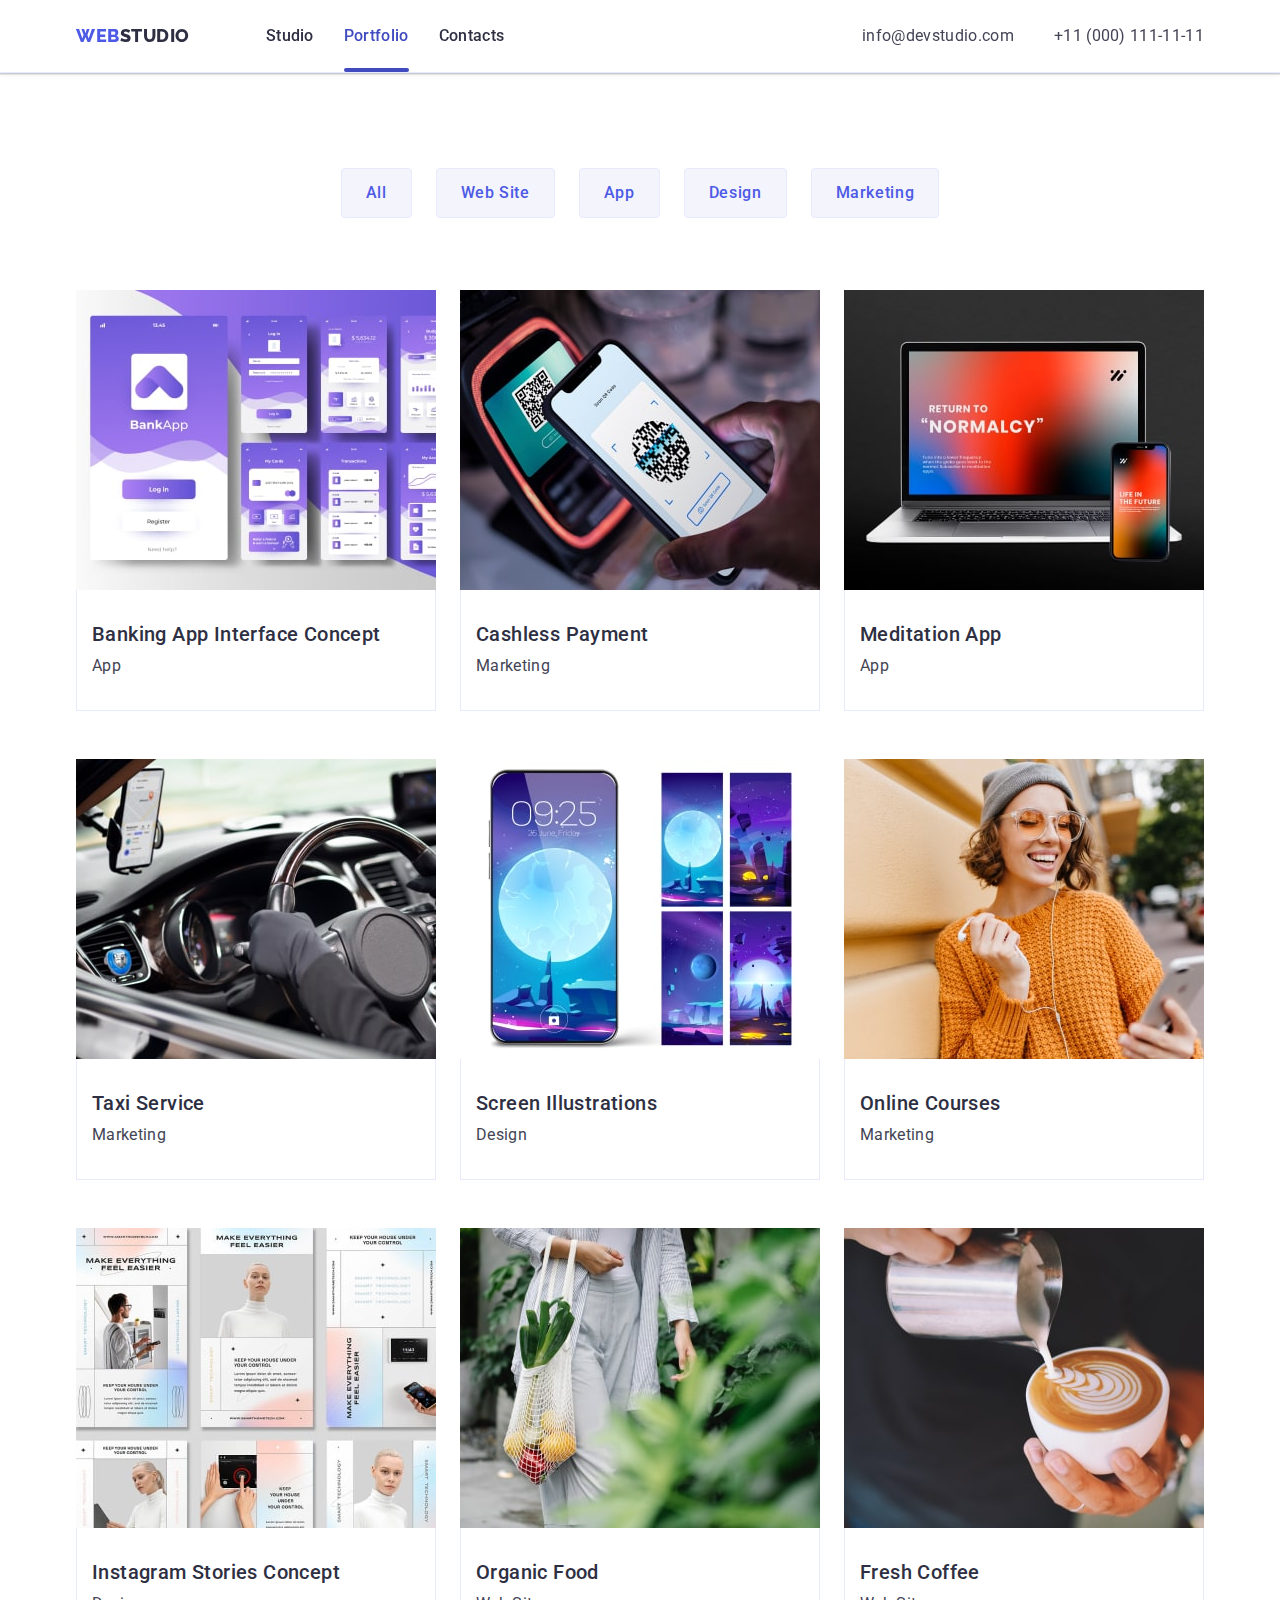
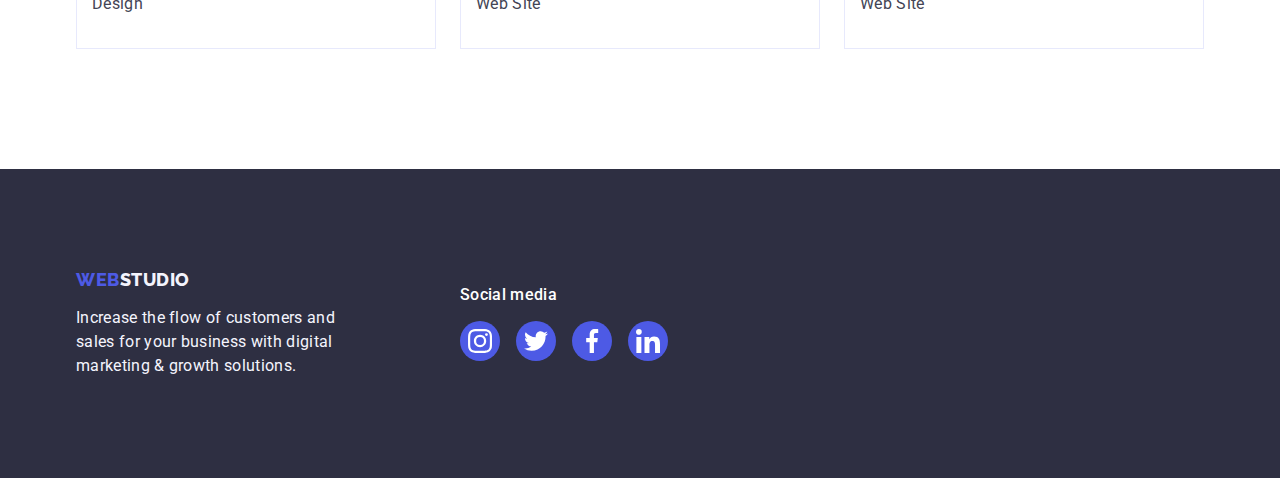
==== portfolio.html @ ff9f3acf "Initial commit" ====
<!DOCTYPE html>
<html lang="en">
  <head>
    <meta charset="UTF-8" />
    <meta http-equiv="X-UA-Compatible" content="IE=edge" />
    <meta name="viewport" content="width=device-width, initial-scale=1.0" />
    <title>Portfolio</title>
    <link rel="preconnect" href="https://fonts.googleapis.com" />
    <link rel="preconnect" href="https://fonts.gstatic.com" crossorigin />
    <link href="https://unpkg.com/aos@2.3.1/dist/aos.css" rel="stylesheet">

    <link
      href="https://fonts.googleapis.com/css2?family=Raleway:wght@800&family=Roboto:wght@400;500;700;900&display=swap"
      rel="stylesheet"
    />
    <link
      rel="stylesheet"
      href="https://cdnjs.cloudflare.com/ajax/libs/modern-normalize/1.1.0/modern-normalize.min.css"
    />
      <link
    rel="stylesheet"
    href="https://cdnjs.cloudflare.com/ajax/libs/animate.css/4.1.1/animate.min.css"
  />
    <link rel="stylesheet" href="./css/styles.css" />
  </head>
  <body>
    <!-- Header -->
    <header class="header">
      <div class="container header-container">
        <nav class="header-nav">
          <a href="./index.html" class="logo-color link"
            >Web<span class="logo"> Studio</span></a
          >

          <ul class="header-list list">
            <li class="header-list-item">
              <a href="./index.html" class="header-link link"
                >Studio</a
              >
            </li>

            <li class="header-list-item">
              <a href="./portfolio.html" class="header-link link"><span class="current">Portfolio</span></a>
            </li>

            <li class="header-list-item">
              <a href="" class="header-link link">Contacts</a>
            </li>
          </ul>
        </nav>
        <address class="contacts-header">
          <ul class="contacts-list list">
            <li>
              <a href="mailto:info@devstudio.com" class="contacts-link link"
                >info@devstudio.com</a
              >
            </li>
            <li>
              <a href="tel:+110001111111" class="contacts-link link"
                >+11 (000) 111-11-11</a
              >
            </li>
          </ul>
        </address>
      </div>
    </header>
    <!-- Main -->
    <main>
      <section class="portfolio-section">
        <!-- Navigation -->
        <div class="container">
          <h1 class="visually-hidden">What we do</h1>
          <ul class="portfolio-nav list">
            <li>
              <button type="button" class="button-portfolio">All</button>
            </li>
            <li>
              <button type="button" class="button-portfolio">Web Site</button>
            </li>
            <li><button type="button" class="button-portfolio">App</button></li>
            <li>
              <button type="button" class="button-portfolio">Design</button>
            </li>
            <li>
              <button type="button" class="button-portfolio">Marketing</button>
            </li>
          </ul>

          <!-- Our work -->
          <div class="our-work-container">
            <ul class="work-portfolio list">
          
              <li class="work-portfolio-list">
                <a href="" class="work-portfolio-link link"
                  > <div class="portfolio-img-backgroun"><img
                    src="./images/banking-app.jpg"
                    class="work-portfolio-img"
                    width="360"
                    alt="banking-app"
                  />
                  <p class="portfolio-bcg-text"> 14 Stylish and User-Friendly App Design Concepts · Task Manager App · Calorie Tracker App · Exotic Fruit Ecommerce App · Cloud Storage App</p>
                  </div>
                  <h2 class="title">Banking App Interface Concept</h2>
                  <p class="text">App</p></a
                >
              </li>

             
              <li class="work-portfolio-list">
                <a href="" class="work-portfolio-link link">
                  <div class="portfolio-img-backgroun">
                  <img
                    src="./images/cachless-payment.jpg"
                    class="work-portfolio-img"
                    width="360"
                    alt="cachless-payment"
                  />
                  <p class="portfolio-bcg-text"> 14 Stylish and User-Friendly App Design Concepts · Task Manager App · Calorie Tracker App · Exotic Fruit Ecommerce App · Cloud Storage App</p>
                </div>
                  <h2 class="title">Cashless Payment</h2>
                  <p class="text">Marketing</p></a
                >
              </li>

          
              <li class="work-portfolio-list">
                <a href="" class="work-portfolio-link link"
                  >
                  <div class="portfolio-img-backgroun">
                  <img
                    src="./images/meditation-app.jpg"
                    class="work-portfolio-img"
                    width="360"
                    alt="meditation-app"
                  />
                  <p class="portfolio-bcg-text"> 14 Stylish and User-Friendly App Design Concepts · Task Manager App · Calorie Tracker App · Exotic Fruit Ecommerce App · Cloud Storage App</p>
                </div>
                  <h2 class="title">Meditation App</h2>
                  <p class="text">App</p></a
                >
              </li>

              
              <li class="work-portfolio-list">
                <a href="" class="work-portfolio-link link"
                  >
                  <div class="portfolio-img-backgroun">
                  <img
                    src="./images/taxi-service.jpg"
                    class="work-portfolio-img"
                    width="360"
                    alt="taxi-service"
                  />
                <p class="portfolio-bcg-text"> 14 Stylish and User-Friendly App Design Concepts · Task Manager App · Calorie Tracker App · Exotic Fruit Ecommerce App · Cloud Storage App</p>
              </div>
                  <h2 class="title">Taxi Service</h2>
                  <p class="text">Marketing</p></a
                >
              </li>

              <li class="work-portfolio-list">
                <a href="" class="work-portfolio-link link">
                  <div class="portfolio-img-backgroun">
                  <img
                    src="./images/screen-ilustration.jpg"
                    class="work-portfolio-img"
                    width="360"
                    alt="screen-ilustration"
                  />
                  <p class="portfolio-bcg-text"> 14 Stylish and User-Friendly App Design Concepts · Task Manager App · Calorie Tracker App · Exotic Fruit Ecommerce App · Cloud Storage App</p>
                </div>
                  <h2 class="title">Screen Illustrations</h2>
                  <p class="text">Design</p></a
                >
              </li>

             
              <li class="work-portfolio-list">
                <a href="" class="work-portfolio-link link">
                  <div class="portfolio-img-backgroun">
                  <img
                    src="./images/online-courses.jpg"
                    class="work-portfolio-img"
                    width="360"
                    alt="online-courses"
                  />
                <p class="portfolio-bcg-text"> 14 Stylish and User-Friendly App Design Concepts · Task Manager App · Calorie Tracker App · Exotic Fruit Ecommerce App · Cloud Storage App</p>
              </div>
                  <h2 class="title">Online Courses</h2>
                  <p class="text">Marketing</p></a
                >
              </li>

              
              <li class="work-portfolio-list">
                <a href="" class="work-portfolio-link link">
                  <div class="portfolio-img-backgroun">
                  <img
                    src="./images/inst-stories.jpg"
                    class="work-portfolio-img"
                    width="360"
                    alt="inst-stories"
                  />
                <p class="portfolio-bcg-text"> 14 Stylish and User-Friendly App Design Concepts · Task Manager App · Calorie Tracker App · Exotic Fruit Ecommerce App · Cloud Storage App</p>
              </div>
                  <h2 class="title">Instagram Stories Concept</h2>
                  <p class="text">Design</p></a
                >
              </li>

             
              <li class="work-portfolio-list">
                <a href="" class="work-portfolio-link link">
                  <div class="portfolio-img-backgroun">
                  <img
                    src="./images/organic-food.jpg"
                    class="work-portfolio-img"
                    width="360"
                    alt="organic-food"
                  />
                <p class="portfolio-bcg-text"> 14 Stylish and User-Friendly App Design Concepts · Task Manager App · Calorie Tracker App · Exotic Fruit Ecommerce App · Cloud Storage App</p>
              </div>
                  <h2 class="title">Organic Food</h2>
                  <p class="text">Web Site</p></a
                >
              </li>
              
              <li class="work-portfolio-list">
                <a href="" class="work-portfolio-link link">
                  <div class="portfolio-img-backgroun">
                  <img
                    src="./images/fresh-coffe.jpg"
                    class="work-portfolio-img"
                    width="360"
                    alt="fresh-coffe"
                  />
                  <p class="portfolio-bcg-text"> 14 Stylish and User-Friendly App Design Concepts · Task Manager App · Calorie Tracker App · Exotic Fruit Ecommerce App · Cloud Storage App</p>
                  </div>
                  <h2 class="title">Fresh Coffee</h2>
                  <p class="text">Web Site</p></a
                >
              </li>
         </div>
            </ul>
          </div>
        </div>
      </section>
    </main>
    <!-- Footer -->
    <footer class="footer">
      <div class="container footer-container">
        <div class="footer-logo-text">
          <a href="./index.html" class="logo-color link">
            Web<span class="logo">Studio</span></a
          >
          <p class="text-footer">
            Increase the flow of customers and sales for your business with
            digital marketing & growth solutions.
          </p>
        </div>
        <div class="link-container">
          <p class="second-text-footer">Social media</p>
          <ul class="footer-list list">
            <li class="footer-item">
              <a href="" class="footer-link link">
                <svg class="footer-soc-link" width="24" height="24">
                  <use href="./images/icons.svg#icon-instagram-2"></use>
                </svg>
              </a>
            </li>
            <li class="footer-item">
              <a href="" class="footer-link link">
                <svg class="footer-soc-link" width="24" height="24">
                  <use href="./images/icons.svg#icon-twitter-1"></use>
                </svg>
              </a>
            </li>
            <li class="footer-item">
              <a href="" class="footer-link link">
                <svg class="footer-soc-link" width="24" height="24">
                  <use href="./images/icons.svg#icon-facebook-1"></use>
                </svg>
              </a>
            </li>
            <li class="footer-item">
              <a href="" class="footer-link link">
                <svg class="footer-soc-link" width="24" height="24">
                  <use href="./images/icons.svg#icon-linkedin-1"></use>
                </svg>
              </a>
            </li>
          </ul>
        </div>
      </div>
    </footer>
     <script src="./js/modal.js"></script>
    <script src="https://unpkg.com/aos@2.3.1/dist/aos.js"></script>
    <script>
  AOS.init();
</script>
  </body>
</html>
---- css/styles.css ----
:root {
  --title-text-color: #2e2f42;
  --paragraf-text-color: #434455;
  --accent-color: #404bbf;
  --background-color: #ffffff;
  --second-background-color: #f4f4fd;
  --thirst-backgroun-color: #2e2f42;
  --logo-color: #4d5ae5;
  --button-bcg-portfolio: #e7e9fc;
  --button-portfolio-color: #4d5ae5;
  --button-bcgportfolio-focus: #404bbf;
  --button-portfolio-focus: #ffffff;
  --logo-footer: #f4f4fd;
  --icon-color: #f4f4fd;
}
p,
h1,
h2,
h3,
h4,
h5,
h6 {
  margin: 0;
}
ul {
  margin: 0;
  padding-left: 0;
}
button {
  cursor: pointer;
}
address {
  font-style: normal;
}
img {
  display: block;
}

body {
  font-family: "Roboto", sans-serif;
  color: var(--paragraf-text-color);
  background-color: #ffffff;
  padding-top: 72px;
}
textarea {
  resize: none;
}
.visually-hidden {
  position: absolute;
  width: 1px;
  height: 1px;
  margin: -1px;
  border: 0;
  padding: 0;

  white-space: nowrap;
  clip-path: inset(100%);
  clip: rect(0 0 0 0);
  overflow: hidden;
}

.list {
  list-style: none;
}
.link {
  text-decoration: none;
}
.section {
  padding-top: 120px;
  padding-bottom: 120px;
}
.container {
  max-width: 1158px;
  padding: 0 15px;
  margin: 0 auto;
}

/** ---------INDEX.HTML--------- */
/** header */
.header {
  padding-top: 24px;
  padding-bottom: 24px;
  border-bottom: 1px solid #e7e9fc;
  position: fixed;
  width: 100%;
  background-color: var(--background-color);
  z-index: 1;
  top: 0;
  transition: box-shadow 250ms linear;
}
.header:hover {
  box-shadow: 0px 2px 1px rgba(46, 47, 66, 0.08),
    0px 1px 1px rgba(46, 47, 66, 0.16), 0px 1px 6px rgba(46, 47, 66, 0.08);
}
.header-container {
  display: flex;
  align-items: center;
  position: relative;
}
.header-nav {
  display: flex;
  align-items: center;
  margin-right: auto;
}
.header-list {
  display: flex;
  gap: 30px;
}
.header-list-item {
}
.header .logo-color {
  color: #4d5ae5;
  font-family: "Raleway", sans-serif;
  font-weight: 800;
  font-size: 18px;
  line-height: 1.17;
  letter-spacing: 0.03em;
  display: flex;
  align-items: center;
  text-transform: uppercase;
  margin-right: 76px;
}
.header .logo {
  color: var(--title-text-color);
  font-family: "Raleway", sans-serif;
  font-weight: 800;
  font-size: 18px;
  line-height: 1.17;
  letter-spacing: 0.03em;
  display: flex;
  align-items: center;
  text-transform: uppercase;
}

/** Page nav */

.current {
  color: var(--accent-color);
  position: relative;
}
.current::after {
  content: "";
  width: 100%;
  height: 4px;
  background-color: #404bbf;
  border-radius: 2px;
  display: block;
  position: absolute;
  top: 42px;
}
.header-link {
  font-style: normal;
  font-weight: 500;
  font-size: 16px;
  line-height: 1.5;
  letter-spacing: 0.02em;
  color: var(--title-text-color);
  padding-top: 24px;
  padding-bottom: 24px;
  transition: color 250ms linear;
  transition-timing-function: cubic-bezier(0.4, 0, 0.2, 1);
}

.header-link:hover,
.header-link:focus {
  color: var(--accent-color);
}

/** Contacts */
.contacts-header {
  font-style: normal;
}
.contacts-list {
  display: flex;
  gap: 40px;
}

.contacts-link {
  color: #434455;
  font-size: 16px;
  line-height: 1.5;
  letter-spacing: 0.02em;
  padding-top: 24px;
  padding-bottom: 24px;
  transition: color 250ms linear;
  transition-timing-function: cubic-bezier(0.4, 0, 0.2, 1);
}
.contacts-link:hover,
.contacts-link:focus {
  color: var(--accent-color);
}

/** hero section */
.hero-section {
  height: 600px;
  min-width: 1440px;
  background-color: var(--thirst-backgroun-color);
  background-image: linear-gradient(
      rgba(46, 47, 66, 0.7),
      rgba(46, 47, 66, 0.7)
    ),
    url("../images/people-office.jpg");
  background-size: cover;
  background-repeat: no-repeat;
  background-position: center;

  padding-top: 188px;
  padding-bottom: 188px;
  text-align: center;
}
.hero-title {
  color: #ffffff;
  font-size: 56px;
  line-height: 1.07;
  letter-spacing: 0.02em;
  margin: 0 auto;
  margin-bottom: 48px;
  width: 496px;
}

.button-hero {
  background-color: #4d5ae5;
  color: #ffffff;
  min-width: 169px;
  height: 56px;
  left: 596px;
  top: 404px;
  font-family: inherit;
  font-weight: 500;
  font-size: 16px;
  line-height: 1.5;
  letter-spacing: 0.04em;
  cursor: pointer;
  box-shadow: 0px 4px 4px rgba(0, 0, 0, 0.15);
  border-radius: 4px;
  border: none;
  transition: background-color 250ms linear, color 250ms linear,
    box-shadow 250ms linear;
  transition-timing-function: cubic-bezier(0.4, 0, 0.2, 1);
}
.button-hero:hover,
.button-hero:focus {
  background-color: var(--accent-color);
}
.hero-backdrop {
  position: fixed;
  top: 0;
  left: 0;
  width: 100%;
  height: 100%;
  background-color: rgba(46, 47, 66, 0.4);
  z-index: 1;
  transition: opacity 250ms linear, visibility 250ms linear;
  transition-timing-function: cubic-bezier(0.4, 0, 0.2, 1);
}
.hero-backdrop.is-hidden {
  opacity: 0;
  pointer-events: none;
  visibility: hidden;
}
.hero-backdrop.is-hidden .hero-modal {
  transform: translate(-50%, -50%) scale(0);
}
.hero-modal {
  background: #fcfcfc;
  box-shadow: 0px 1px 1px rgba(0, 0, 0, 0.14), 0px 1px 3px rgba(0, 0, 0, 0.12),
    0px 2px 1px rgba(0, 0, 0, 0.2);
  border-radius: 4px;
  width: 408px;
  height: 584px;
  position: absolute;
  top: 50%;
  left: 50%;
  transform: translate(-50%, -50%) scale(1) rotate(360deg);
  transition: transform 250ms linear;
  transition-timing-function: cubic-bezier(0.4, 0, 0.2, 1);
  text-align: center;
  padding: 24px 24px;
}
.modal-button-position {
  display: flex;
  justify-content: right;
  margin-bottom: 24px;
}
.modal-button {
  border-radius: 50%;
  background-color: #e7e9fc;
  border: 1px solid rgba(0, 0, 0, 0.1);

  width: 24px;
  height: 24px;
  display: flex;
  justify-content: center;
  align-items: center;
  box-sizing: border-box;
  transition: background-color 250ms linear, fill 250ms linear;
  transition-timing-function: cubic-bezier(0.4, 0, 0.2, 1);
}
.modal-button:hover,
.modal-button:focus {
  background-color: var(--accent-color);
  fill: white;
}
.modal-title {
  font-weight: 500;
  font-size: 16px;
  line-height: 1.5;

  letter-spacing: 0.02em;

  color: var(--title-text-color);
  margin-bottom: 16px;
}
.form {
  width: 360px;
}
.form-container {
  margin-bottom: 8px;
}
.form-label {
  display: flex;
  margin-bottom: 4px;

  font-size: 12px;
  line-height: 1.17;

  letter-spacing: 0.04em;

  color: #8e8f99;
}
.form-input {
  width: 360px;
  height: 40px;

  border: 1px solid rgba(46, 47, 66, 0.4);
  border-radius: 4px;
  color: #2e2f42;
  outline: transparent;
  padding: 8px 38px;
}
.form-input:is(:focus) {
  border: 1px solid #4d5ae5;
}
.icon-input-container {
  position: relative;
}
.form-icon {
  position: absolute;
  display: flex;
  align-items: center;
  top: 50%;
  left: 16px;
  transform: translateY(-50%);
}
.form-input:is(:focus) + .form-icon {
  fill: var(--accent-color);
}

.textarea-label {
  display: flex;
  margin-bottom: 4px;

  font-size: 12px;
  line-height: 1.17;
  letter-spacing: 0.04em;
  color: #8e8f99;
}
.teaxarea-input {
  width: 100%;
  border: 1px solid rgba(46, 47, 66, 0.4);
  border-radius: 4px;
  height: 120px;
  padding: 8px 16px;
  margin-bottom: 16px;
  color: #2e2f42;
  outline: transparent;
  resize: none;
}
.teaxarea-input:focus {
  border: 1px solid #4d5ae5;
}

.teaxarea-input::placeholder {
  font-size: 12px;
  line-height: 1.17;

  letter-spacing: 0.04em;
  color: rgba(46, 47, 66, 0.4);
}

.privacy-chekbox {
  height: 16px;
  width: 16px;
}
.checkbox-container {
  display: flex;
  align-items: center;
  margin-bottom: 24px;
}
.checkbox-label {
  font-size: 12px;
  line-height: 1.17;
  display: flex;
  letter-spacing: 0.04em;
  align-items: center;
  color: #8e8f99;
}
.checkbox-label span {
  border: 1px solid rgba(46, 47, 66, 0.4);
  border-radius: 2px;

  margin-right: 8px;
  width: 16px;
  height: 16px;
  display: flex;
  align-items: center;
  justify-content: center;
  fill: transparent;
  transition: background-color linear 250ms, fill linear 250ms,
    border linear 250ms, border-color linear 250ms;
  transition-timing-function: cubic-bezier(0.4, 0, 0.2, 1);
}
.privacy-policy {
  color: #4d5ae5;

  font-size: 12px;
  line-height: 1.33;

  letter-spacing: 0.04em;
  margin-left: 4px;
  transition: color linear 250ms;
  transition-timing-function: cubic-bezier(0.4, 0, 0.2, 1);
}
.privacy-policy:is(:hover, :focus) {
  color: var(--accent-color);
}

.privacy-chekbox:checked + .checkbox-label span {
  background-color: var(--accent-color);
  fill: #f4f4fd;
  border: none;
}
.privacy-chekbox:focus + .checkbox-label span {
  border-color: #4d5ae5;
}

.form-hero-button {
  min-width: 169px;
  height: 56px;
  background: #4d5ae5;
  box-shadow: 0px 4px 4px rgba(0, 0, 0, 0.15);
  border-radius: 4px;
  font-weight: 500;
  font-size: 16px;
  line-height: 1.5;
  letter-spacing: 0.04em;
  color: #ffffff;
  border: none;
  transition: background-color 250ms linear, color 250ms linear,
    box-shadow 250ms linear;
  transition-timing-function: cubic-bezier(0.4, 0, 0.2, 1);
  display: inline-block;
  padding: 16px 32px;
}
.form-hero-button:is(:hover, :focus) {
  background-color: var(--accent-color);
}

/** second section */
.second-icon-container {
  background-color: #f4f4fd;
  border-radius: 4px;
  width: 264px;
  height: 112px;
  margin-bottom: 8px;
  display: flex;
  align-items: center;
  justify-content: center;
}
.second-section-icon {
}
.second-section .title {
  color: var(--title-text-color);
  font-weight: 500;
  font-size: 20px;
  line-height: 1.2;
  letter-spacing: 0.02em;
  margin-bottom: 8px;
}

.second-section .text {
  font-size: 16px;
  line-height: 1.5;
  letter-spacing: 0.02em;
  width: 264px;
}
.second-section-list {
  display: flex;
  gap: 24px;
}
/** third section */
.third-section {
  padding-top: 0px;
  padding-bottom: 120px;
}
.third-section .title {
  color: var(--title-text-color);
  font-size: 36px;
  line-height: 1.11;
  text-align: center;
  text-transform: capitalize;
  letter-spacing: 0.02em;
  margin-bottom: 72px;
}
.third-section-list {
  display: flex;
  gap: 24px;
}
.third-section-img {
  width: calc((100% - 48px) / 3);
}

/** fourth section */
.fourth-section {
  background-color: #f4f4fd;
}
.fourth-section-item {
  background-color: #ffffff;
  padding-bottom: 32px;
  width: calc((100% - 72px) / 4);
  box-shadow: 0px 1px 6px rgba(46, 47, 66, 0.08),
    0px 1px 1px rgba(46, 47, 66, 0.16), 0px 2px 1px rgba(46, 47, 66, 0.08);
  border-radius: 0px 0px 4px 4px;

  border-radius: 0px 0px 4px 4px;
}
.fourth-section-img {
  margin-bottom: 32px;
}
.title-team {
  color: var(--title-text-color);
  font-size: 36px;
  line-height: 1.11;
  letter-spacing: 0.02em;
  text-align: center;
  text-transform: capitalize;
  margin-bottom: 72px;
}
.fourth-section .title {
  color: var(--title-text-color);
  font-weight: 500;
  font-size: 20px;
  line-height: 1.2;
  letter-spacing: 0.02em;
  text-align: center;
  margin-bottom: 8px;
}
.fourth-section .text {
  font-size: 16px;
  line-height: 1.5;
  letter-spacing: 0.02em;
  text-align: center;
  margin-bottom: 8px;
}
.fourth-section-list {
  display: flex;
  gap: 24px;
}

.our-team-list {
  display: flex;
  justify-content: center;
  gap: 24px;
}
.our-team-soc {
  width: 40px;
  height: 40px;
  cursor: pointer;
}
.team-soc-link {
  width: 100%;
  height: 100%;
  border-radius: 50%;
  background-color: #4d5ae5;
  display: flex;
  align-items: center;
  justify-content: center;
  transition: background-color 250ms linear, color 250ms linear,
    filter 250ms linear;
  transition-timing-function: cubic-bezier(0.4, 0, 0.2, 1);
}
.team-soc-icon {
  fill: var(--icon-color);
}
.team-soc-link:hover,
.team-soc-link:focus {
  background-color: var(--accent-color);
  filter: drop-shadow(0px 4px 4px rgba(0, 0, 0, 0.25));
}

/**Fifth section */
.fifth-section {
  display: flex;
  align-items: center;
  justify-content: center;
  text-align: center;
}
.customers-title {
  margin-bottom: 72px;
  font-size: 36px;
  line-height: 1.11;
  letter-spacing: 0.02em;
}
.costumers-list {
  display: flex;
  align-items: center;
  justify-content: center;
  gap: 24px;
}
.costumers-item {
  box-sizing: border-box;
  border: 1px solid #8e8f99;
  border-radius: 4px;
  width: 168px;
  height: 88px;
  display: flex;
  align-items: center;
  justify-content: center;
  transition: border-color 250ms linear;
  transition-timing-function: cubic-bezier(0.4, 0, 0.2, 1);
}
.costumers-item:hover,
.costumers-item:focus {
  border-color: var(--accent-color);
}
.costumers-link {
  padding: 16px 32px;
  transition: fill 250ms linear;
  width: 100%;
  height: 100%;
  transition-timing-function: cubic-bezier(0.4, 0, 0.2, 1);
}
.costumes-icon {
  fill: #8e8f99;
  transition: fill 250ms linear;
}

.costumers-link:hover > .costumes-icon,
.costumers-link:focus > .costumes-icon {
  fill: var(--accent-color);
}

/** Footer */
.footer {
  background-color: var(--thirst-backgroun-color);
  padding-top: 100px;
  padding-bottom: 100px;
}
.footer-container {
  display: flex;
  align-items: center;
}
.footer-logo-text {
  margin-right: 120px;
}
.link-container {
  margin-right: 80px;
}
.text-footer {
  color: #f4f4fd;
  font-size: 16px;
  line-height: 1.5;
  letter-spacing: 0.02em;
  width: 264px;
}

.footer .logo {
  color: var(--logo-footer);
  font-family: "Raleway", sans-serif;
  font-weight: 800;
  font-size: 18px;
  line-height: 1.17;
  letter-spacing: 0.03em;
  display: flex;
  align-items: center;
  text-transform: uppercase;
}
.footer .logo-color {
  color: var(--logo-color);
  font-family: "Raleway", sans-serif;
  font-style: normal;
  font-weight: 800;
  font-size: 18px;
  line-height: 1.17;
  letter-spacing: 0.03em;
  display: flex;
  align-items: center;
  text-transform: uppercase;
  margin-bottom: 16px;
}
.second-text-footer {
  margin-bottom: 16px;
  font-weight: 500;
  font-size: 16px;
  line-height: 1 5;
  letter-spacing: 0.02em;
  color: #ffffff;
}
.footer-list {
  display: flex;
  justify-content: center;
  gap: 16px;
}

.footer-item {
  width: 40px;
  height: 40px;
  cursor: pointer;
}

.footer-link {
  display: flex;
  justify-content: center;
  align-items: center;
  border-radius: 50%;
  padding: 8px;
  width: 100%;
  height: 100%;
  background-color: #4d5ae5;
  transition: background-color 250ms linear, filter 250ms linear;
  transition-timing-function: cubic-bezier(0.4, 0, 0.2, 1);
}
.footer-link:focus,
.footer-link:hover {
  filter: drop-shadow(0px 4px 4px rgba(0, 0, 0, 0.25));
  background-color: #31d0aa;
}

.footer-soc-link {
  fill: #ffffff;
}
/** Form footer */
.form-footer {
  width: 453px;
  height: 80px;

  padding-bottom: 0;
  margin-bottom: 0;
  display: flex;
}
.form-footer-container {
  margin-right: 24px;
}
.form-text {
  font-weight: 500;
  font-size: 16px;
  line-height: 1.5;

  letter-spacing: 0.04em;
  color: #ffffff;
  margin-bottom: 16px;
}
.input-footer {
  width: 264px;
  padding: 8px 16px;
  background-color: #2e2f42;
  border: 1px solid #ffffff;
  filter: drop-shadow(0px 4px 4px rgba(0, 0, 0, 0.15));
  border-radius: 4px;
  color: #ffffff;
  font-size: 12px;
  line-height: 2;
  letter-spacing: 0.04em;
  outline: transparent;
}
.input-footer::placeholder {
  font-size: 12px;
  line-height: 2;
  letter-spacing: 0.04em;
  color: #ffffff;
}

.button-footer-container {
  display: flex;
  align-items: flex-end;
}
.button-footer {
  background-color: #4d5ae5;
  border-radius: 4px;
  padding: 8px 24px;
  font-weight: 500;
  font-size: 16px;
  line-height: 1.5;
  font-family: inherit;
  letter-spacing: 0.04em;
  color: #ffffff;
  width: 165px;
  height: 40px;
  box-shadow: 0px 4px 4px rgba(0, 0, 0, 0.15);
  border-radius: 4px;
  border: none;
  transition: background-color 250ms linear, color 250ms linear,
    box-shadow 250ms linear;
  transition-timing-function: cubic-bezier(0.4, 0, 0.2, 1);
  display: flex;
  align-items: center;
  gap: 16px;
}
.button-footer:is(:hover, :focus) {
  background-color: var(--accent-color);
}

.form-icon-footer {
}

/** -----------PORTFOLIO---------- */
/** portfolio section */
.portfolio-section {
  padding-top: 96px;
  padding-bottom: 120px;
}
.portfolio-nav {
  margin-bottom: 72px;
  display: flex;
  justify-content: center;
  align-items: center;
  gap: 24px;
}
/**portfolio button  */
.button-portfolio {
  box-sizing: border-box;
  display: flex;
  flex-direction: row;
  justify-content: center;
  align-items: center;
  padding: 12px 24px;
  background-color: var(--logo-footer);
  color: var(--button-portfolio-color);
  font-family: inherit;
  font-weight: 500;
  font-size: 16px;
  line-height: 1.5;
  letter-spacing: 0.04em;
  cursor: pointer;
  border: 1px solid #e7e9fc;
  border-radius: 4px;

  flex: none;
  order: 1;
  flex-grow: 0;
  transition: background-color 250ms linear, color 250ms linear,
    box-shadow 250ms linear, border-color 250ms linear;
  transition-timing-function: cubic-bezier(0.4, 0, 0.2, 1);
}
.button-portfolio:hover,
.button-portfolio:focus {
  color: var(--button-portfolio-focus);
  background-color: var(--button-bcgportfolio-focus);
  box-shadow: 0px 3px 1px rgba(0, 0, 0, 0.1), 0px 2px 1px rgba(0, 0, 0, 0.08),
    0px 2px 2px rgba(0, 0, 0, 0.12);
  border-radius: 4px;
  border-color: #404bbf;
}

/* *Work portfolio */
.our-work-container {
  position: relative;
}

.work-portfolio {
  display: flex;
  align-items: center;
  gap: 48px 24px;
  flex-wrap: wrap;
  justify-content: center;
}

.work-portfolio-list {
  border: 1px solid #e7e9fc;
  width: calc((100% - 48px) / 3);
  display: flex;
  justify-content: center;
  border-top: none;
  transition: box-shadow 250ms linear;
  transition-timing-function: cubic-bezier(0.4, 0, 0.2, 1);
}
.work-portfolio-list:hover,
.work-portfolio-list:focus {
  box-shadow: 0px 1px 6px rgba(46, 47, 66, 0.08),
    0px 1px 1px rgba(46, 47, 66, 0.16), 0px 2px 1px rgba(46, 47, 66, 0.08);
}

.work-portfolio-link:is(:hover, :focus) .portfolio-bcg-text {
  transform: translateY(0%);
}

.work-portfolio .title {
  color: var(--title-text-color);
  font-weight: 500;
  font-size: 20px;
  line-height: 1.2;
  letter-spacing: 0.02em;
  margin-bottom: 8px;
  padding-left: 16px;
  padding-top: 32px;
}

.work-portfolio .text {
  color: var(--paragraf-text-color);
  font-size: 16px;
  line-height: 1.5;
  letter-spacing: 0.02em;
  padding-left: 16px;
  padding-bottom: 32px;
}
.work-portfolio-img {
}
.portfolio-img-backgroun {
  position: relative;
  overflow: hidden;
}
.portfolio-bcg-text {
  position: absolute;
  width: 100%;
  height: 100%;

  left: 0px;
  top: 0px;
  background-color: #4d5ae5;
  padding: 40px 32px 164px 32px;

  font-size: 16px;
  line-height: 1.5;
  letter-spacing: 0.02em;
  color: #f4f4fd;
  transform: translateY(100%);
  transition: transform 250ms linear;
  overflow: auto;
}
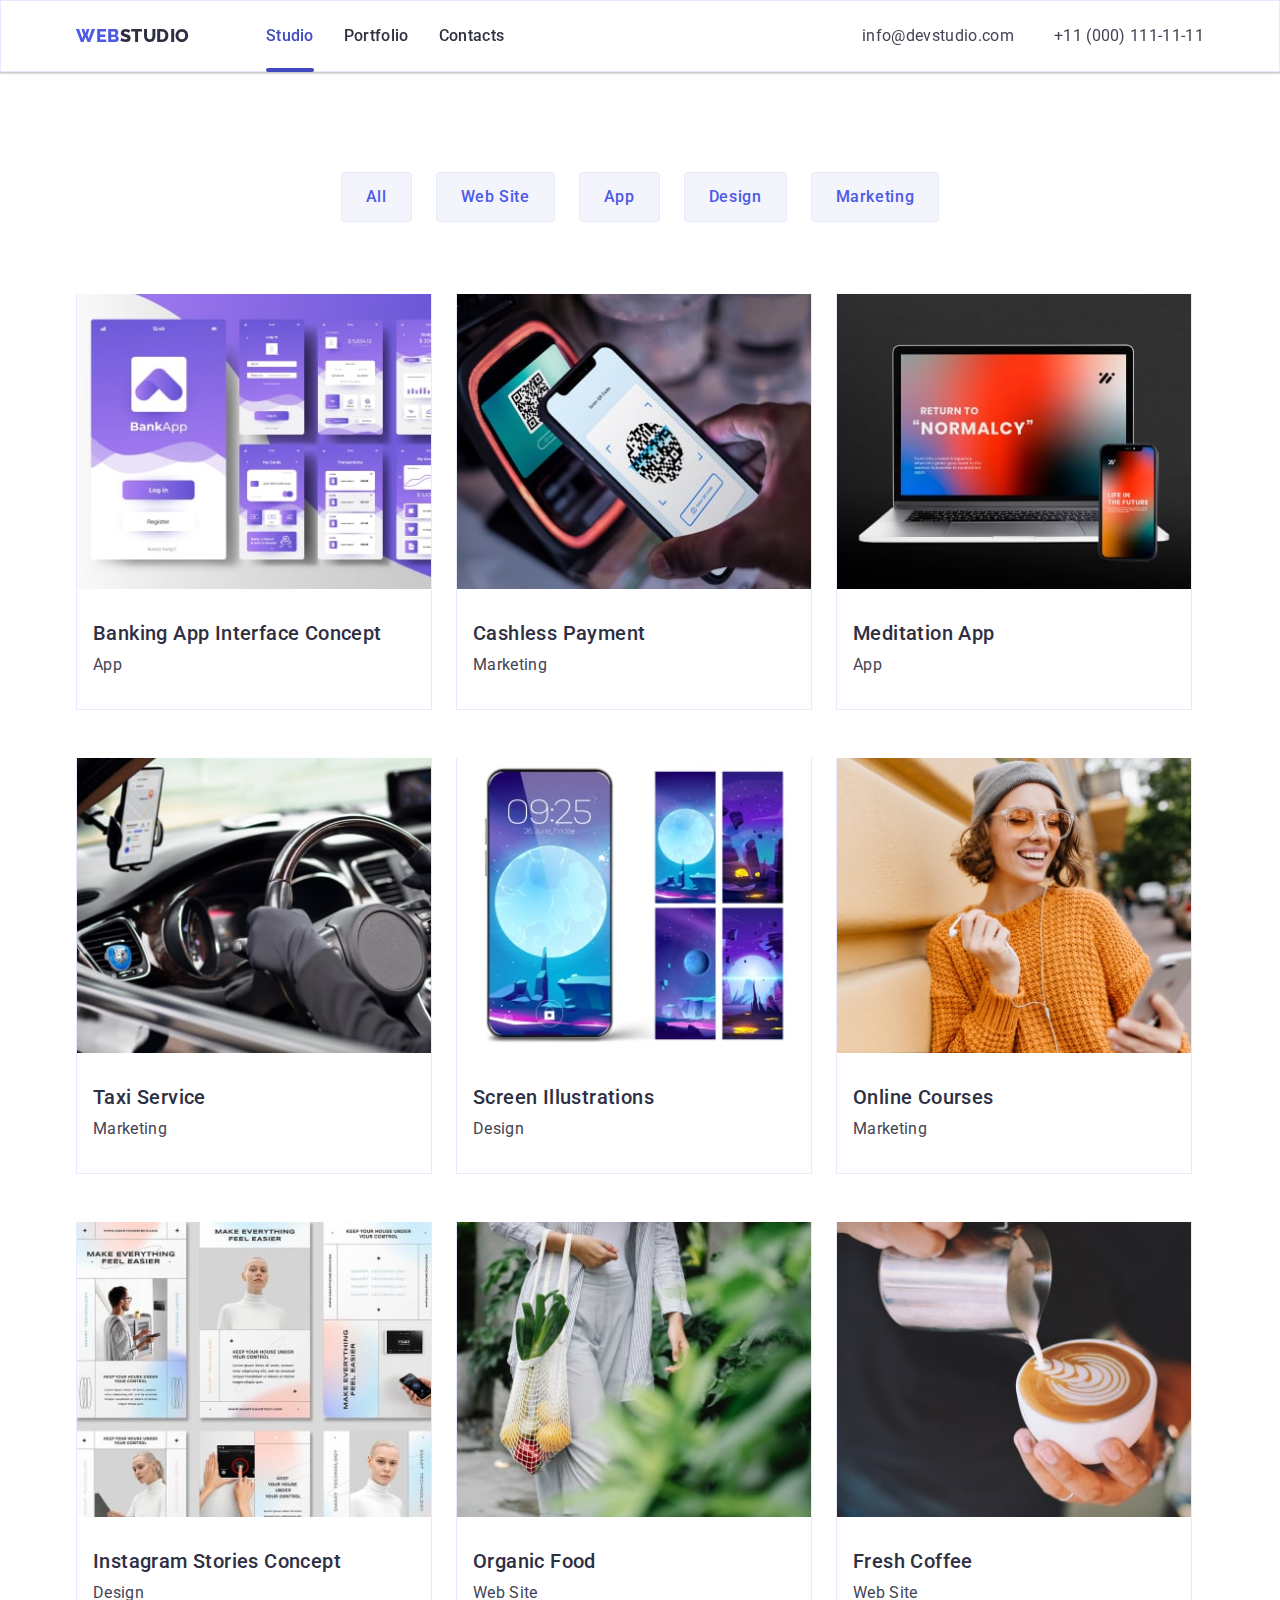
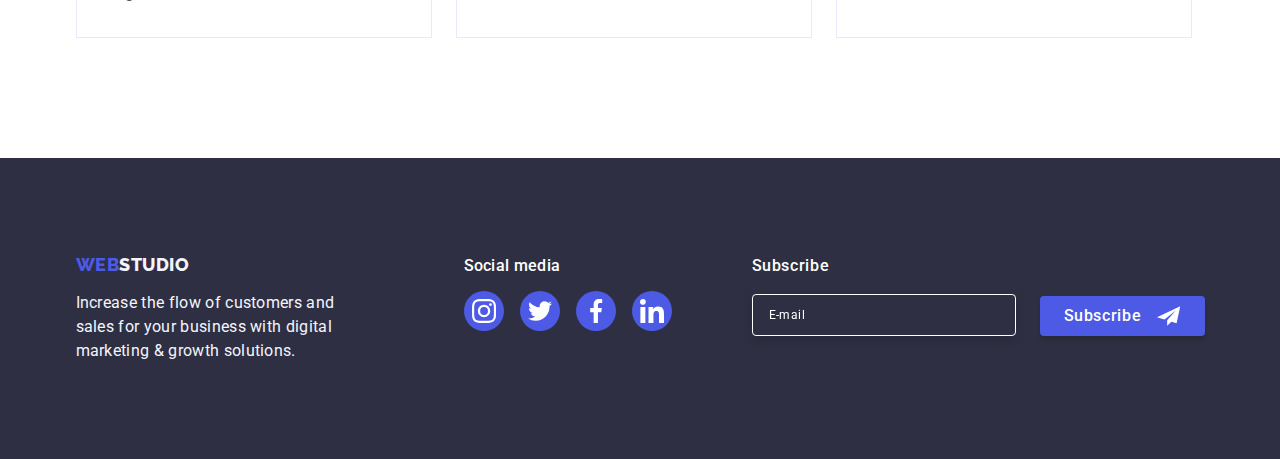
==== commit 184e850f: "upd" ====
--- a/portfolio.html
+++ b/portfolio.html
@@ -35,12 +35,12 @@
           <ul class="header-list list">
             <li class="header-list-item">
               <a href="./index.html" class="header-link link"
-                >Studio</a
+                ><span class="current">Studio</span></a
               >
             </li>
 
             <li class="header-list-item">
-              <a href="./portfolio.html" class="header-link link"><span class="current">Portfolio</span></a>
+              <a href="./portfolio.html" class="header-link link">Portfolio</a>
             </li>
 
             <li class="header-list-item">
@@ -62,6 +62,85 @@
             </li>
           </ul>
         </address>
+        <button type="button" data-menu-open class="menu-icon-container">
+          <svg class="header-menu-icon" width="32" height="32">
+            <use href="./images/icons.svg#icon-menu"></use>
+          </svg>
+        </button>
+      </div>
+      <!-- Modal Header -->
+
+      <div class="modal-header is-hidden" data-menu>
+        <div>
+          <button type="button" data-menu-close class="modal-button">
+            <svg class="backdrop-icon" width="8" height="8">
+              <use href="./images/icons.svg#icon-vector"></use>
+            </svg>
+          </button>
+
+          <nav class="header-nav-modal">
+            <ul class="header-list-modal list">
+              <li class="header-modal-item">
+                <a href="./index.html" class="header-link link">Studio</a>
+              </li>
+
+              <li class="header-modal-item">
+                <a href="./portfolio.html" class="header-link link"
+                  >Portfolio</a
+                >
+              </li>
+
+              <li class="header-modal-item">
+                <a href="" class="header-link link"
+                  ><span class="current">Contacts</span>
+                </a>
+              </li>
+            </ul>
+          </nav>
+        </div>
+
+        <div>
+          <address class="contacts-header-modal">
+            <ul class="contacts-list-modal list">
+              <li class="contacts-item">
+                <a href="tel:+110001111111" class="contacts-link link"
+                  >+11 (000) 111-11-11</a
+                >
+              </li>
+              <li class="contacts-item">
+                <a href="mailto:info@devstudio.com" class="contacts-link link"
+                  >info@devstudio.com</a
+                >
+              </li>
+            </ul>
+          </address>
+          <ul class="our-team-list list">
+            <li class="our-team-soc">
+              <a href="" class="team-soc-link link"
+                ><svg class="team-soc-icon" width="24" height="24">
+                  <use href="./images/icons.svg#icon-instagram-2"></use></svg
+              ></a>
+            </li>
+            <li class="our-team-soc">
+              <a href="" class="team-soc-link link"
+                ><svg class="team-soc-icon" width="24" height="24">
+                  <use href="./images/icons.svg#icon-twitter-1"></use></svg
+              ></a>
+            </li>
+            <li class="our-team-soc">
+              <a href="" class="team-soc-link link"
+                ><svg class="team-soc-icon" width="24" height="24">
+                  <use href="./images/icons.svg#icon-facebook-1"></use></svg
+              ></a>
+            </li>
+            <li class="our-team-soc">
+              <a href="" class="team-soc-link link"
+                ><svg class="team-soc-icon" width="24" height="24">
+                  <use href="./images/icons.svg#icon-linkedin-1"></use></svg
+              ></a>
+            </li>
+          </ul>
+        </div>
       </div>
     </header>
     <!-- Main -->
@@ -71,19 +150,20 @@
         <div class="container">
           <h1 class="visually-hidden">What we do</h1>
           <ul class="portfolio-nav list">
-            <li>
-              <button type="button" class="button-portfolio">All</button>
-            </li>
-            <li>
+            <li class="button-portfolio-item">
+              <button type="button" class="button-portfolio">All </button>
+            </li>
+            <li class="button-portfolio-item">
               <button type="button" class="button-portfolio">Web Site</button>
             </li>
-            <li><button type="button" class="button-portfolio">App</button></li>
-            <li>
+            <li class="button-portfolio-item"><button type="button" class="button-portfolio">App</button></li>
+            <li class="button-portfolio-item">
               <button type="button" class="button-portfolio">Design</button>
             </li>
-            <li>
+            <li class="button-portfolio-item">
               <button type="button" class="button-portfolio">Marketing</button>
             </li>
+  
           </ul>
 
           <!-- Our work -->
@@ -99,13 +179,12 @@
                     alt="banking-app"
                   />
                   <p class="portfolio-bcg-text"> 14 Stylish and User-Friendly App Design Concepts · Task Manager App · Calorie Tracker App · Exotic Fruit Ecommerce App · Cloud Storage App</p>
-                  </div>
+                  </div><div class="work-container">
                   <h2 class="title">Banking App Interface Concept</h2>
-                  <p class="text">App</p></a
-                >
-              </li>
-
-             
+                  <p class="text">App</p></div></a
+                >
+              </li>
+
               <li class="work-portfolio-list">
                 <a href="" class="work-portfolio-link link">
                   <div class="portfolio-img-backgroun">
@@ -116,13 +195,13 @@
                     alt="cachless-payment"
                   />
                   <p class="portfolio-bcg-text"> 14 Stylish and User-Friendly App Design Concepts · Task Manager App · Calorie Tracker App · Exotic Fruit Ecommerce App · Cloud Storage App</p>
-                </div>
+                </div>  <div class="work-container">
                   <h2 class="title">Cashless Payment</h2>
-                  <p class="text">Marketing</p></a
-                >
-              </li>
-
-          
+                  <p class="text">Marketing</p></div></a
+                >
+              </li>
+
+        
               <li class="work-portfolio-list">
                 <a href="" class="work-portfolio-link link"
                   >
@@ -134,9 +213,9 @@
                     alt="meditation-app"
                   />
                   <p class="portfolio-bcg-text"> 14 Stylish and User-Friendly App Design Concepts · Task Manager App · Calorie Tracker App · Exotic Fruit Ecommerce App · Cloud Storage App</p>
-                </div>
+                </div>  <div class="work-container">
                   <h2 class="title">Meditation App</h2>
-                  <p class="text">App</p></a
+                  <p class="text">App</p></div></a
                 >
               </li>
 
@@ -153,10 +232,12 @@
                   />
                 <p class="portfolio-bcg-text"> 14 Stylish and User-Friendly App Design Concepts · Task Manager App · Calorie Tracker App · Exotic Fruit Ecommerce App · Cloud Storage App</p>
               </div>
+              <div class="work-container">
                   <h2 class="title">Taxi Service</h2>
-                  <p class="text">Marketing</p></a
-                >
-              </li>
+                  <p class="text">Marketing</p></div></a
+                >
+              </li>
+             
 
               <li class="work-portfolio-list">
                 <a href="" class="work-portfolio-link link">
@@ -168,13 +249,13 @@
                     alt="screen-ilustration"
                   />
                   <p class="portfolio-bcg-text"> 14 Stylish and User-Friendly App Design Concepts · Task Manager App · Calorie Tracker App · Exotic Fruit Ecommerce App · Cloud Storage App</p>
-                </div>
+                </div><div class="work-container">
                   <h2 class="title">Screen Illustrations</h2>
-                  <p class="text">Design</p></a
-                >
-              </li>
-
-             
+                  <p class="text">Design</p></div></a
+                >
+              </li>
+
+           
               <li class="work-portfolio-list">
                 <a href="" class="work-portfolio-link link">
                   <div class="portfolio-img-backgroun">
@@ -186,8 +267,10 @@
                   />
                 <p class="portfolio-bcg-text"> 14 Stylish and User-Friendly App Design Concepts · Task Manager App · Calorie Tracker App · Exotic Fruit Ecommerce App · Cloud Storage App</p>
               </div>
+                <div class="work-container">
                   <h2 class="title">Online Courses</h2>
-                  <p class="text">Marketing</p></a
+                  <p class="text">Marketing</p></div>
+                  </a
                 >
               </li>
 
@@ -203,9 +286,11 @@
                   />
                 <p class="portfolio-bcg-text"> 14 Stylish and User-Friendly App Design Concepts · Task Manager App · Calorie Tracker App · Exotic Fruit Ecommerce App · Cloud Storage App</p>
               </div>
+              <div class="work-container">
                   <h2 class="title">Instagram Stories Concept</h2>
-                  <p class="text">Design</p></a
-                >
+                  <p class="text">Design</p></div></a
+                >
+               
               </li>
 
              
@@ -219,12 +304,12 @@
                     alt="organic-food"
                   />
                 <p class="portfolio-bcg-text"> 14 Stylish and User-Friendly App Design Concepts · Task Manager App · Calorie Tracker App · Exotic Fruit Ecommerce App · Cloud Storage App</p>
-              </div>
+              </div><div class="work-container">
                   <h2 class="title">Organic Food</h2>
-                  <p class="text">Web Site</p></a
-                >
-              </li>
-              
+                  <p class="text">Web Site</p></div></a
+                >
+              </li>
+             
               <li class="work-portfolio-list">
                 <a href="" class="work-portfolio-link link">
                   <div class="portfolio-img-backgroun">
@@ -235,9 +320,9 @@
                     alt="fresh-coffe"
                   />
                   <p class="portfolio-bcg-text"> 14 Stylish and User-Friendly App Design Concepts · Task Manager App · Calorie Tracker App · Exotic Fruit Ecommerce App · Cloud Storage App</p>
-                  </div>
+                  </div> <div class="work-container">
                   <h2 class="title">Fresh Coffee</h2>
-                  <p class="text">Web Site</p></a
+                  <p class="text">Web Site</p></div></a
                 >
               </li>
          </div>
@@ -247,7 +332,7 @@
       </section>
     </main>
     <!-- Footer -->
-    <footer class="footer">
+    <footer class="footer section">
       <div class="container footer-container">
         <div class="footer-logo-text">
           <a href="./index.html" class="logo-color link">
@@ -291,6 +376,27 @@
             </li>
           </ul>
         </div>
+
+        <form class="form-footer">
+          <div class="form-footer-container">
+            <p class="form-text">Subscribe</p>
+            <input
+              class="input-footer"
+              placeholder="E-mail"
+              type="email"
+              name="email"
+              id="email-footer"
+            />
+          </div>
+          <div class="button-footer-container">
+            <button class="button-footer" type="submit">
+              Subscribe
+              <svg class="form-icon-footer" width="24" height="24">
+                <use href="./images/icons.svg#icon-frame"></use>
+              </svg>
+            </button>
+          </div>
+        </form>
       </div>
     </footer>
      <script src="./js/modal.js"></script>
--- a/css/styles.css
+++ b/css/styles.css
@@ -34,13 +34,15 @@
 }
 img {
   display: block;
+  max-width: 100%;
+  width: 100%;
+  height: auto;
 }
 
 body {
   font-family: "Roboto", sans-serif;
   color: var(--paragraf-text-color);
   background-color: #ffffff;
-  padding-top: 72px;
 }
 textarea {
   resize: none;
@@ -66,11 +68,11 @@
   text-decoration: none;
 }
 .section {
-  padding-top: 120px;
-  padding-bottom: 120px;
+  padding-top: 96px;
+  padding-bottom: 96px;
 }
 .container {
-  max-width: 1158px;
+  width: 100%;
   padding: 0 15px;
   margin: 0 auto;
 }
@@ -80,33 +82,14 @@
 .header {
   padding-top: 24px;
   padding-bottom: 24px;
-  border-bottom: 1px solid #e7e9fc;
-  position: fixed;
-  width: 100%;
-  background-color: var(--background-color);
-  z-index: 1;
-  top: 0;
-  transition: box-shadow 250ms linear;
-}
-.header:hover {
+  border: 1px solid #e7e9fc;
   box-shadow: 0px 2px 1px rgba(46, 47, 66, 0.08),
     0px 1px 1px rgba(46, 47, 66, 0.16), 0px 1px 6px rgba(46, 47, 66, 0.08);
 }
 .header-container {
   display: flex;
   align-items: center;
-  position: relative;
-}
-.header-nav {
-  display: flex;
-  align-items: center;
-  margin-right: auto;
-}
-.header-list {
-  display: flex;
-  gap: 30px;
-}
-.header-list-item {
+  justify-content: space-between;
 }
 .header .logo-color {
   color: #4d5ae5;
@@ -118,7 +101,6 @@
   display: flex;
   align-items: center;
   text-transform: uppercase;
-  margin-right: 76px;
 }
 .header .logo {
   color: var(--title-text-color);
@@ -131,91 +113,147 @@
   align-items: center;
   text-transform: uppercase;
 }
-
-/** Page nav */
-
+.header-list {
+  display: none;
+}
+.menu-icon-container {
+  display: flex;
+  border: none;
+  background-color: #fff;
+}
+.header-menu-icon {
+  stroke: #2e2f42;
+}
 .current {
   color: var(--accent-color);
   position: relative;
 }
-.current::after {
-  content: "";
-  width: 100%;
-  height: 4px;
-  background-color: #404bbf;
-  border-radius: 2px;
-  display: block;
-  position: absolute;
-  top: 42px;
-}
-.header-link {
-  font-style: normal;
-  font-weight: 500;
-  font-size: 16px;
-  line-height: 1.5;
-  letter-spacing: 0.02em;
-  color: var(--title-text-color);
-  padding-top: 24px;
-  padding-bottom: 24px;
-  transition: color 250ms linear;
-  transition-timing-function: cubic-bezier(0.4, 0, 0.2, 1);
-}
-
-.header-link:hover,
-.header-link:focus {
-  color: var(--accent-color);
-}
 
 /** Contacts */
 .contacts-header {
-  font-style: normal;
-}
-.contacts-list {
-  display: flex;
+  display: none;
+}
+/** Modal header */
+
+.modal-header {
+  background: #ffffff;
+  box-shadow: 0px 2px 1px rgba(46, 47, 66, 0.08),
+    0px 1px 1px rgba(46, 47, 66, 0.16), 0px 1px 6px rgba(46, 47, 66, 0.08);
+
+  padding: 24px 24px 40px 40px;
+  justify-content: space-between;
+  display: flex;
+  flex-direction: column;
+  position: fixed;
+  top: 0;
+  width: 100%;
+  height: 100%;
+  z-index: 2;
+}
+.modal-header.is-hidden {
+  opacity: 0;
+  pointer-events: none;
+  visibility: hidden;
+}
+.modal-header .modal-button {
+  display: block;
+  margin-left: auto;
+  margin-bottom: 32px;
+  align-items: center;
+  display: flex;
+}
+
+.header-list-modal {
   gap: 40px;
-}
-
-.contacts-link {
+  display: flex;
+  flex-direction: column;
+}
+
+.header-modal-item {
+}
+.modal-header .header-link {
+  font-weight: 700;
+  font-size: 36px;
+  line-height: 1.11;
+
+  letter-spacing: 0.02em;
+
+  color: var(--title-text-color);
+}
+
+.modal-header .current::after {
+  display: none;
+}
+.contacts-header-modal {
+  margin-bottom: 48px;
+}
+.contacts-list-modal {
+  display: flex;
+  flex-direction: column;
+  gap: 40px;
+}
+.modal-header .contacts-link {
+  font-weight: 500;
+  font-size: 20px;
+  line-height: 24px;
+  /* identical to box height, or 120% */
+
+  letter-spacing: 0.02em;
+
+  /* SLATE */
+
   color: #434455;
-  font-size: 16px;
-  line-height: 1.5;
-  letter-spacing: 0.02em;
-  padding-top: 24px;
-  padding-bottom: 24px;
-  transition: color 250ms linear;
-  transition-timing-function: cubic-bezier(0.4, 0, 0.2, 1);
-}
-.contacts-link:hover,
-.contacts-link:focus {
-  color: var(--accent-color);
+}
+.modal-header .contacts-item:first-child .contacts-link {
+  font-weight: 700;
+  font-size: 36px;
+  line-height: 1.11;
+
+  letter-spacing: 0.02em;
+
+  color: #4d5ae5;
+}
+.modal-header .our-team-list {
+  gap: 56px;
 }
 
 /** hero section */
 .hero-section {
-  height: 600px;
-  min-width: 1440px;
+  min-width: 100%;
+
   background-color: var(--thirst-backgroun-color);
   background-image: linear-gradient(
       rgba(46, 47, 66, 0.7),
       rgba(46, 47, 66, 0.7)
     ),
-    url("../images/people-office.jpg");
+    url("../images/dark-bg-phone-min.jpg");
   background-size: cover;
   background-repeat: no-repeat;
   background-position: center;
 
-  padding-top: 188px;
-  padding-bottom: 188px;
+  padding-top: 112px;
+  padding-bottom: 112px;
   text-align: center;
 }
+@media (min-device-pixel-ratio: 2),
+  (min-resolution: 192dpi),
+  (min-resolution: 2dppx) {
+  .hero-section {
+    background-image: linear-gradient(
+        rgba(46, 47, 66, 0.7),
+        rgba(46, 47, 66, 0.7)
+      ),
+      url("../images/dark-bg-mobx2-min.jpg");
+  }
+}
 .hero-title {
-  color: #ffffff;
-  font-size: 56px;
-  line-height: 1.07;
-  letter-spacing: 0.02em;
-  margin: 0 auto;
-  margin-bottom: 48px;
-  width: 496px;
+  font-size: 36px;
+  line-height: 1.11;
+
+  text-align: center;
+  letter-spacing: 0.02em;
+  margin-bottom: 72px;
+  color: white;
 }
 
 .button-hero {
@@ -242,6 +280,8 @@
 .button-hero:focus {
   background-color: var(--accent-color);
 }
+
+/** Hero Backdrop */
 .hero-backdrop {
   position: fixed;
   top: 0;
@@ -252,6 +292,7 @@
   z-index: 1;
   transition: opacity 250ms linear, visibility 250ms linear;
   transition-timing-function: cubic-bezier(0.4, 0, 0.2, 1);
+  padding: 16px;
 }
 .hero-backdrop.is-hidden {
   opacity: 0;
@@ -266,8 +307,7 @@
   box-shadow: 0px 1px 1px rgba(0, 0, 0, 0.14), 0px 1px 3px rgba(0, 0, 0, 0.12),
     0px 2px 1px rgba(0, 0, 0, 0.2);
   border-radius: 4px;
-  width: 408px;
-  height: 584px;
+
   position: absolute;
   top: 50%;
   left: 50%;
@@ -275,7 +315,8 @@
   transition: transform 250ms linear;
   transition-timing-function: cubic-bezier(0.4, 0, 0.2, 1);
   text-align: center;
-  padding: 24px 24px;
+  padding: 24px 16px;
+  width: 90%;
 }
 .modal-button-position {
   display: flex;
@@ -311,8 +352,8 @@
   color: var(--title-text-color);
   margin-bottom: 16px;
 }
+
 .form {
-  width: 360px;
 }
 .form-container {
   margin-bottom: 8px;
@@ -329,14 +370,14 @@
   color: #8e8f99;
 }
 .form-input {
-  width: 360px;
   height: 40px;
-
+  display: flex;
   border: 1px solid rgba(46, 47, 66, 0.4);
   border-radius: 4px;
   color: #2e2f42;
   outline: transparent;
   padding: 8px 38px;
+  width: 100%;
 }
 .form-input:is(:focus) {
   border: 1px solid #4d5ae5;
@@ -355,7 +396,8 @@
 .form-input:is(:focus) + .form-icon {
   fill: var(--accent-color);
 }
-
+.form-textarea {
+}
 .textarea-label {
   display: flex;
   margin-bottom: 4px;
@@ -366,7 +408,6 @@
   color: #8e8f99;
 }
 .teaxarea-input {
-  width: 100%;
   border: 1px solid rgba(46, 47, 66, 0.4);
   border-radius: 4px;
   height: 120px;
@@ -375,6 +416,8 @@
   color: #2e2f42;
   outline: transparent;
   resize: none;
+
+  width: 100%;
 }
 .teaxarea-input:focus {
   border: 1px solid #4d5ae5;
@@ -465,69 +508,65 @@
 .form-hero-button:is(:hover, :focus) {
   background-color: var(--accent-color);
 }
-
-/** second section */
+/** Second section */
+.second-section-list {
+  display: flex;
+  gap: 72px;
+  flex-wrap: wrap;
+}
+.second-section-list li {
+  align-items: center;
+  justify-content: center;
+  flex-basis: 100%;
+  text-align: center;
+}
 .second-icon-container {
   background-color: #f4f4fd;
   border-radius: 4px;
   width: 264px;
   height: 112px;
   margin-bottom: 8px;
-  display: flex;
-  align-items: center;
-  justify-content: center;
-}
-.second-section-icon {
-}
+  display: none;
+  align-items: center;
+  justify-content: center;
+}
+
 .second-section .title {
   color: var(--title-text-color);
+  font-size: 36px;
+  line-height: 1, 11;
+  letter-spacing: 0.02em;
+  margin-bottom: 8px;
+}
+
+.second-section .text {
   font-weight: 500;
-  font-size: 20px;
-  line-height: 1.2;
-  letter-spacing: 0.02em;
-  margin-bottom: 8px;
-}
-
-.second-section .text {
   font-size: 16px;
   line-height: 1.5;
   letter-spacing: 0.02em;
-  width: 264px;
-}
-.second-section-list {
-  display: flex;
-  gap: 24px;
 }
 /** third section */
 .third-section {
-  padding-top: 0px;
-  padding-bottom: 120px;
-}
-.third-section .title {
-  color: var(--title-text-color);
-  font-size: 36px;
-  line-height: 1.11;
-  text-align: center;
-  text-transform: capitalize;
-  letter-spacing: 0.02em;
-  margin-bottom: 72px;
-}
-.third-section-list {
-  display: flex;
-  gap: 24px;
-}
-.third-section-img {
-  width: calc((100% - 48px) / 3);
-}
-
-/** fourth section */
+  display: none;
+}
+
+/** Fourth section */
 .fourth-section {
   background-color: #f4f4fd;
 }
+.fourth-section-list {
+  gap: 72px;
+  display: flex;
+  flex-wrap: wrap;
+  align-items: center;
+  justify-content: center;
+}
+.our-team-item {
+  padding-bottom: 32px;
+}
 .fourth-section-item {
   background-color: #ffffff;
-  padding-bottom: 32px;
-  width: calc((100% - 72px) / 4);
+
   box-shadow: 0px 1px 6px rgba(46, 47, 66, 0.08),
     0px 1px 1px rgba(46, 47, 66, 0.16), 0px 2px 1px rgba(46, 47, 66, 0.08);
   border-radius: 0px 0px 4px 4px;
@@ -535,7 +574,7 @@
   border-radius: 0px 0px 4px 4px;
 }
 .fourth-section-img {
-  margin-bottom: 32px;
+  padding-bottom: 32px;
 }
 .title-team {
   color: var(--title-text-color);
@@ -543,7 +582,7 @@
   line-height: 1.11;
   letter-spacing: 0.02em;
   text-align: center;
-  text-transform: capitalize;
+
   margin-bottom: 72px;
 }
 .fourth-section .title {
@@ -562,15 +601,12 @@
   text-align: center;
   margin-bottom: 8px;
 }
-.fourth-section-list {
-  display: flex;
+
+.our-team-list {
+  display: flex;
+  justify-content: center;
   gap: 24px;
-}
-
-.our-team-list {
-  display: flex;
-  justify-content: center;
-  gap: 24px;
+  align-items: center;
 }
 .our-team-soc {
   width: 40px;
@@ -615,19 +651,21 @@
   display: flex;
   align-items: center;
   justify-content: center;
-  gap: 24px;
+  gap: 72px 16px;
+
+  flex-wrap: wrap;
 }
 .costumers-item {
-  box-sizing: border-box;
+  border-radius: 4px;
   border: 1px solid #8e8f99;
-  border-radius: 4px;
-  width: 168px;
+  width: 190px;
   height: 88px;
   display: flex;
   align-items: center;
   justify-content: center;
   transition: border-color 250ms linear;
   transition-timing-function: cubic-bezier(0.4, 0, 0.2, 1);
+  flex-basis: calc((100% - 24px) / 2);
 }
 .costumers-item:hover,
 .costumers-item:focus {
@@ -653,25 +691,31 @@
 /** Footer */
 .footer {
   background-color: var(--thirst-backgroun-color);
-  padding-top: 100px;
-  padding-bottom: 100px;
 }
 .footer-container {
   display: flex;
   align-items: center;
+  flex-wrap: wrap;
+  justify-content: center;
+  text-align: center;
 }
 .footer-logo-text {
-  margin-right: 120px;
+  align-items: center;
+  justify-content: center;
+  margin-bottom: 72px;
 }
 .link-container {
-  margin-right: 80px;
+  margin-bottom: 72px;
 }
 .text-footer {
   color: #f4f4fd;
   font-size: 16px;
   line-height: 1.5;
   letter-spacing: 0.02em;
-  width: 264px;
+  align-items: center;
+  width: 268px;
+  text-align: start;
+  justify-content: center;
 }
 
 .footer .logo {
@@ -697,6 +741,7 @@
   align-items: center;
   text-transform: uppercase;
   margin-bottom: 16px;
+  justify-content: center;
 }
 .second-text-footer {
   margin-bottom: 16px;
@@ -742,14 +787,15 @@
 /** Form footer */
 .form-footer {
   width: 453px;
-  height: 80px;
-
+  flex-wrap: wrap;
   padding-bottom: 0;
   margin-bottom: 0;
   display: flex;
+  align-items: start;
 }
 .form-footer-container {
-  margin-right: 24px;
+  flex-basis: 100%;
+  margin-bottom: 16px;
 }
 .form-text {
   font-weight: 500;
@@ -772,6 +818,8 @@
   line-height: 2;
   letter-spacing: 0.04em;
   outline: transparent;
+  width: 100%;
+  opacity: 0.3;
 }
 .input-footer::placeholder {
   font-size: 12px;
@@ -782,7 +830,9 @@
 
 .button-footer-container {
   display: flex;
-  align-items: flex-end;
+  align-items: center;
+  justify-content: center;
+  margin: 0 auto;
 }
 .button-footer {
   background-color: #4d5ae5;
@@ -809,45 +859,42 @@
 .button-footer:is(:hover, :focus) {
   background-color: var(--accent-color);
 }
-
-.form-icon-footer {
-}
-
 /** -----------PORTFOLIO---------- */
 /** portfolio section */
 .portfolio-section {
-  padding-top: 96px;
-  padding-bottom: 120px;
+  padding-top: 48px;
+  padding-bottom: 48px;
 }
 .portfolio-nav {
-  margin-bottom: 72px;
-  display: flex;
-  justify-content: center;
-  align-items: center;
-  gap: 24px;
+  margin-bottom: 48px;
+  display: flex;
+  flex-wrap: wrap;
+  justify-content: start;
+  align-items: center;
+  gap: 16px 24px;
+  width: 268px;
 }
 /**portfolio button  */
+.button-portfolio-item {
+}
 .button-portfolio {
+  padding: 8px 16px;
+  border: 1px solid #e7e9fc;
+  border-radius: 4px;
   box-sizing: border-box;
-  display: flex;
-  flex-direction: row;
-  justify-content: center;
-  align-items: center;
-  padding: 12px 24px;
+
   background-color: var(--logo-footer);
   color: var(--button-portfolio-color);
+  justify-content: center;
+  align-items: center;
+
   font-family: inherit;
   font-weight: 500;
   font-size: 16px;
   line-height: 1.5;
   letter-spacing: 0.04em;
   cursor: pointer;
-  border: 1px solid #e7e9fc;
-  border-radius: 4px;
-
-  flex: none;
-  order: 1;
-  flex-grow: 0;
+
   transition: background-color 250ms linear, color 250ms linear,
     box-shadow 250ms linear, border-color 250ms linear;
   transition-timing-function: cubic-bezier(0.4, 0, 0.2, 1);
@@ -870,15 +917,17 @@
 .work-portfolio {
   display: flex;
   align-items: center;
-  gap: 48px 24px;
+  gap: 48px;
   flex-wrap: wrap;
   justify-content: center;
 }
 
 .work-portfolio-list {
+  display: flex;
+  flex-wrap: wrap;
+
   border: 1px solid #e7e9fc;
-  width: calc((100% - 48px) / 3);
-  display: flex;
+
   justify-content: center;
   border-top: none;
   transition: box-shadow 250ms linear;
@@ -893,7 +942,9 @@
 .work-portfolio-link:is(:hover, :focus) .portfolio-bcg-text {
   transform: translateY(0%);
 }
-
+.work-container {
+  padding: 32px 16px;
+}
 .work-portfolio .title {
   color: var(--title-text-color);
   font-weight: 500;
@@ -901,8 +952,6 @@
   line-height: 1.2;
   letter-spacing: 0.02em;
   margin-bottom: 8px;
-  padding-left: 16px;
-  padding-top: 32px;
 }
 
 .work-portfolio .text {
@@ -910,10 +959,9 @@
   font-size: 16px;
   line-height: 1.5;
   letter-spacing: 0.02em;
-  padding-left: 16px;
-  padding-bottom: 32px;
 }
 .work-portfolio-img {
+  width: 396px;
 }
 .portfolio-img-backgroun {
   position: relative;
@@ -937,3 +985,416 @@
   transition: transform 250ms linear;
   overflow: auto;
 }
+
+/**MEDIA */
+/**PHONE */
+@media screen and (min-width: 428px) {
+  .container {
+    max-width: 428px;
+  }
+  .work-portfolio-list {
+  }
+  .hero-modal {
+    width: 392px;
+  }
+}
+/**TABLET */
+@media screen and (min-width: 768px) {
+  .container {
+    max-width: 768px;
+  }
+  body {
+    padding-top: 72px;
+  }
+  /** HEADER */
+  .header {
+    display: flex;
+
+    height: 72px;
+    padding-top: 16px;
+    padding-bottom: 16px;
+    border-bottom: 1px solid #e7e9fc;
+    position: fixed;
+    width: 100%;
+    background-color: var(--background-color);
+    z-index: 1;
+    top: 0;
+    transition: box-shadow 250ms linear;
+  }
+  .header:hover {
+    box-shadow: 0px 2px 1px rgba(46, 47, 66, 0.08),
+      0px 1px 1px rgba(46, 47, 66, 0.16), 0px 1px 6px rgba(46, 47, 66, 0.08);
+  }
+  .header-container {
+    display: flex;
+    align-items: center;
+    position: relative;
+  }
+  .header-nav {
+    display: flex;
+    align-items: center;
+    margin-right: auto;
+  }
+  .header-list {
+    display: flex;
+    gap: 30px;
+  }
+  .header-list-item {
+  }
+  .header .logo-color {
+    color: #4d5ae5;
+    font-family: "Raleway", sans-serif;
+    font-weight: 800;
+    font-size: 18px;
+    line-height: 1.17;
+    letter-spacing: 0.03em;
+    display: flex;
+    align-items: center;
+    text-transform: uppercase;
+    margin-right: 76px;
+  }
+  .header .logo {
+    color: var(--title-text-color);
+    font-family: "Raleway", sans-serif;
+    font-weight: 800;
+    font-size: 18px;
+    line-height: 1.17;
+    letter-spacing: 0.03em;
+    display: flex;
+    align-items: center;
+    text-transform: uppercase;
+  }
+  .modal-header {
+    display: none;
+  }
+
+  /** Page nav */
+
+  .current {
+    color: var(--accent-color);
+    position: relative;
+  }
+  .current::after {
+    content: "";
+    width: 100%;
+    height: 4px;
+    background-color: #404bbf;
+    border-radius: 2px;
+    display: block;
+    position: absolute;
+    top: 42px;
+  }
+  .header-link {
+    font-style: normal;
+    font-weight: 500;
+    font-size: 16px;
+    line-height: 1.5;
+    letter-spacing: 0.02em;
+    color: var(--title-text-color);
+    padding-top: 24px;
+    padding-bottom: 24px;
+    transition: color 250ms linear;
+    transition-timing-function: cubic-bezier(0.4, 0, 0.2, 1);
+  }
+
+  .header-link:hover,
+  .header-link:focus {
+    color: var(--accent-color);
+  }
+
+  /** Contacts */
+  .contacts-header {
+    font-style: normal;
+    display: flex;
+  }
+  .contacts-list {
+    display: flex;
+    gap: 12px;
+    flex-direction: column;
+    justify-content: start;
+  }
+
+  .contacts-link {
+    color: #434455;
+    font-size: 16px;
+    line-height: 1.5;
+    letter-spacing: 0.02em;
+    padding-top: 24px;
+    padding-bottom: 24px;
+    transition: color 250ms linear;
+    transition-timing-function: cubic-bezier(0.4, 0, 0.2, 1);
+  }
+  .contacts-link:hover,
+  .contacts-link:focus {
+    color: var(--accent-color);
+  }
+  .menu-icon-container {
+    display: none;
+  }
+  /**Hero section */
+  .hero-section {
+    display: flex;
+    justify-content: center;
+    align-items: center;
+    text-align: center;
+  }
+  @media (min-device-pixel-ratio: 2),
+    (min-resolution: 192dpi),
+    (min-resolution: 2dppx) {
+    .hero-section {
+      background-image: linear-gradient(
+          rgba(46, 47, 66, 0.7),
+          rgba(46, 47, 66, 0.7)
+        ),
+        url("../images/dark-bg-tabletx2-min.jpg");
+    }
+  }
+  .hero-title {
+    font-size: 56px;
+    line-height: 1.07;
+
+    letter-spacing: 0.02em;
+    width: 496px;
+    margin: 0 auto;
+    margin-bottom: 36px;
+  }
+  .hero-modal {
+    padding: 24px 24px;
+    width: 408px;
+  }
+  /**Second section */
+  .second-section-list {
+    gap: 72px 24px;
+  }
+  .second-section-list li {
+    flex-basis: calc((100% - 24px) / 2);
+    text-align: start;
+  }
+  .second-section .text {
+    width: 351px;
+  }
+
+  /**Fourth section */
+
+  .fourth-section-list {
+    gap: 64px 24px;
+  }
+  .fourth-section-item {
+    flex-basis: calc((100% - 24px) / 2);
+  }
+  /**Fifth section */
+
+  .costumers-list {
+    gap: 72px 24px;
+  }
+  .costumers-item {
+    flex-basis: calc((100% - 48px) / 3);
+    width: 168px;
+  }
+
+  /**Footer */
+  .footer-container {
+    align-items: baseline;
+    justify-content: start;
+  }
+  .footer-logo-text {
+    margin-right: 24px;
+  }
+  .footer .logo-color {
+    justify-content: start;
+  }
+  .link-container {
+    text-align: start;
+    margin-bottom: 0;
+  }
+  .form-footer {
+    align-items: flex-end;
+  }
+  .form-footer-container {
+    flex-basis: calc((100% - 24px) / 2);
+    text-align: start;
+    margin-bottom: 0;
+    margin-right: 24px;
+  }
+  .input-footer {
+    width: 264px;
+  }
+  .button-footer-container {
+    margin: 0;
+  }
+  /**Portfolio */
+  .portfolio-section {
+    padding-top: 64px;
+    padding-bottom: 96px;
+  }
+  .portfolio-nav {
+    margin-bottom: 64px;
+    width: 100%;
+    justify-content: center;
+    gap: 24px;
+  }
+  .button-portfolio {
+    padding: 12px 24px;
+  }
+
+  .work-portfolio {
+    gap: 78px 24px;
+
+    justify-content: start;
+  }
+  .work-portfolio-list {
+    width: 356px;
+  }
+  .work-portfolio-img {
+  }
+}
+
+@media screen and (min-width: 768px) and (max-width: 1157px) {
+  .fourth-section > .container {
+    max-width: 582px;
+  }
+  .fifth-section .container {
+    width: 582px;
+  }
+  .footer > .container {
+    width: 582px;
+  }
+}
+
+/**COMPUTER */
+@media screen and (min-width: 1158px) {
+  .container {
+    min-width: 1158px;
+  }
+
+  .section {
+    padding-top: 120px;
+    padding-bottom: 120px;
+  }
+  /**HEader */
+  .contacts-list {
+    display: flex;
+    flex-direction: row;
+    gap: 40px;
+  }
+
+  /**Hero section */
+  .hero-section {
+    padding-top: 188px;
+    padding-bottom: 188px;
+    background-image: linear-gradient(
+        rgba(46, 47, 66, 0.7),
+        rgba(46, 47, 66, 0.7)
+      ),
+      url("../images/people-office.jpg");
+  }
+  @media (min-device-pixel-ratio: 2),
+    (min-resolution: 192dpi),
+    (min-resolution: 2dppx) {
+    .hero-section {
+      background-image: linear-gradient(
+          rgba(46, 47, 66, 0.7),
+          rgba(46, 47, 66, 0.7)
+        ),
+        url("../images/dark-bg-computerx2-min.jpg");
+    }
+  }
+
+  /**Second section */
+  .second-icon-container {
+    display: flex;
+  }
+  .second-section-list {
+    flex-wrap: nowrap;
+    gap: 24px;
+    justify-content: center;
+  }
+  .second-section-list li {
+    flex-basis: 100%;
+  }
+  .second-section .title {
+    font-weight: 500;
+    font-size: 20px;
+    line-height: 1.2;
+    letter-spacing: 0.02em;
+  }
+  .second-section .text {
+    font-weight: 400;
+    font-size: 16px;
+    line-height: 1.5;
+
+    letter-spacing: 0.02em;
+    width: 100%;
+  }
+
+  /** third section */
+  .third-section {
+    padding-top: 0px;
+    padding-bottom: 120px;
+    display: flex;
+  }
+  .third-section .title {
+    color: var(--title-text-color);
+    font-size: 36px;
+    line-height: 1.11;
+    text-align: center;
+    text-transform: capitalize;
+    letter-spacing: 0.02em;
+    margin-bottom: 72px;
+  }
+  .third-section-list {
+    display: flex;
+    gap: 24px;
+  }
+  .third-section-img {
+    width: calc((100% - 48px) / 3);
+  }
+
+  /**Fourth section  */
+  .fourth-section-list {
+    flex-wrap: nowrap;
+    gap: 24px;
+  }
+  .fourth-section-item {
+  }
+
+  /** Fifth section */
+  .costumers-list {
+    flex-wrap: nowrap;
+  }
+
+  /** Footer */
+  .footer {
+    padding-top: 96px;
+    padding-bottom: 96px;
+  }
+  .footer-container {
+    flex-wrap: nowrap;
+
+    justify-content: center;
+  }
+  .footer-logo-text {
+    margin: 0;
+    margin-right: 120px;
+  }
+  .link-container {
+    margin-right: 80px;
+  }
+  .form-footer {
+    flex-wrap: nowrap;
+  }
+  .input-footer {
+    opacity: 1;
+  }
+  /**Portfolio */
+  .portfolio-section {
+    padding-top: 100px;
+    padding-bottom: 120px;
+  }
+  .portfolio-nav {
+    margin-bottom: 72px;
+  }
+  .work-portfolio {
+    gap: 48px 24px;
+  }
+}
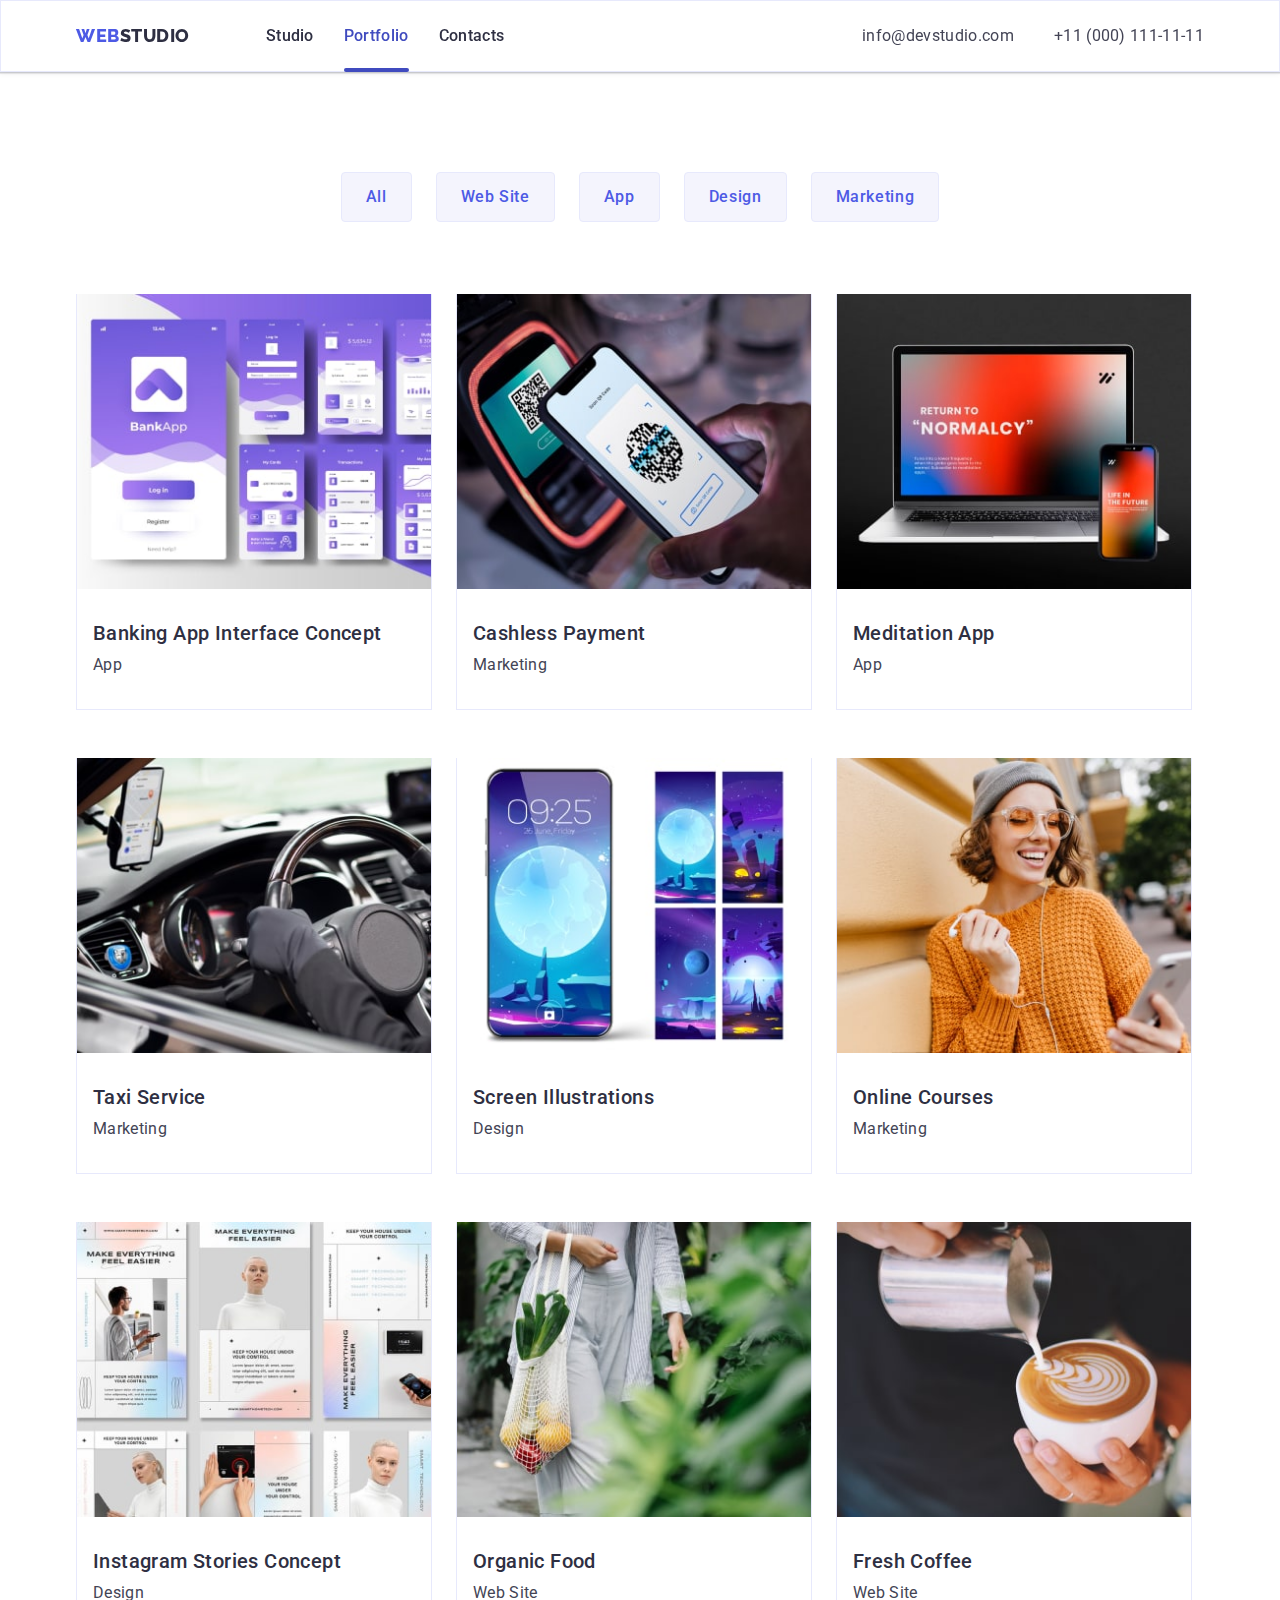
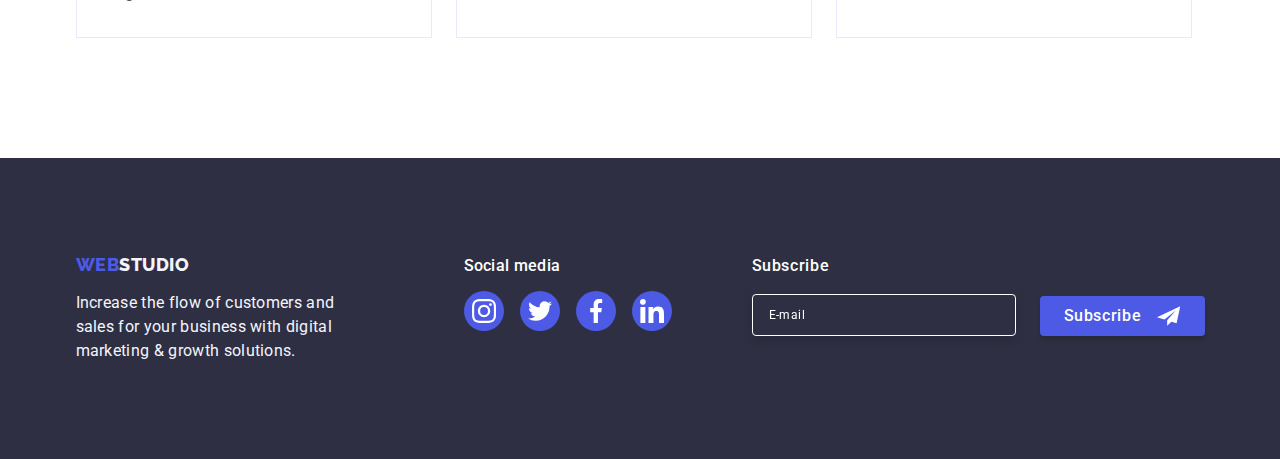
==== commit da642dd3: "Update portfolio.html" ====
--- a/portfolio.html
+++ b/portfolio.html
@@ -35,12 +35,12 @@
           <ul class="header-list list">
             <li class="header-list-item">
               <a href="./index.html" class="header-link link"
-                ><span class="current">Studio</span></a
+                >Studio</a
               >
             </li>
 
             <li class="header-list-item">
-              <a href="./portfolio.html" class="header-link link">Portfolio</a>
+              <a href="./portfolio.html" class="header-link link"><span class="current">Portfolio</span></a>
             </li>
 
             <li class="header-list-item">
